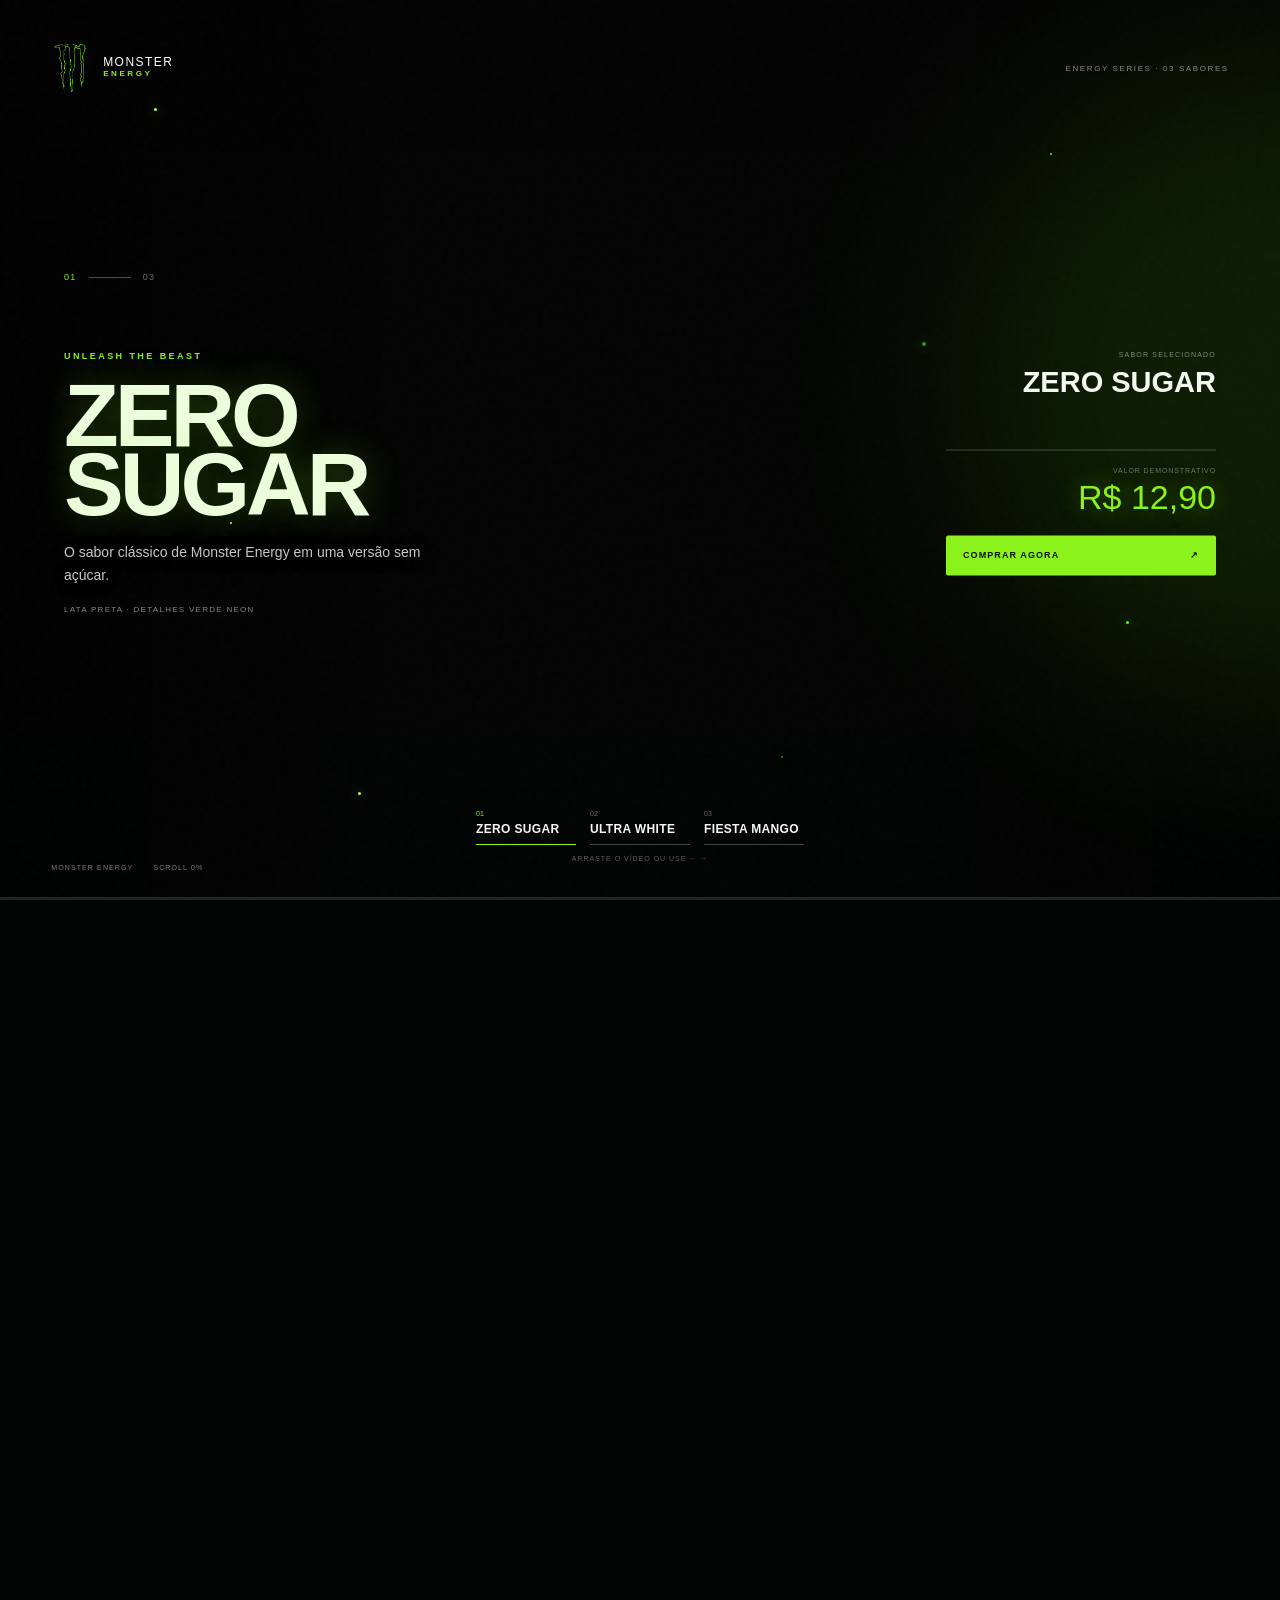
==== index.html @ 9c907531 "first commit" ====
<!doctype html>
<html lang="pt-BR">
  <head>
    <meta charset="UTF-8" />
    <meta name="viewport" content="width=device-width, initial-scale=1" />
    <meta name="theme-color" content="#030504" />
    <meta name="description" content="Monster Energy Zero Sugar, Ultra Fiesta Mango e Ultra White." />
    <title>Monster Energy — Escolha sua energia</title>

    <link rel="stylesheet" href="./styles.css" />
   <link rel="shortcut icon" href="logo1.png" type="image/x-icon"> 
  </head>
  <body>
    <div class="scroll-track" id="scroll-track">
    <main class="showcase" id="showcase">
      <video
        class="hero-video"
        id="hero-video"
        src="./Video%201.mp4"
        autoplay
        muted
        loop
        playsinline
        preload="auto"
        aria-label="Apresentação em vídeo da coleção Monster Energy"
      ></video>

      <div class="edge-shading" aria-hidden="true"></div>
      <div class="media-grain" aria-hidden="true"></div>
      <div class="ambient-glow" aria-hidden="true"></div>
      <div class="particles" id="particles" aria-hidden="true"></div>

      <header class="topbar">
        <a class="brand" href="#produto" aria-label="Monster Energy — início">
          <span class="brand-logo" aria-hidden="true"></span>
          <span>MONSTER<br /><b>ENERGY</b></span>
        </a>
        <span class="collection">ENERGY SERIES · 03 SABORES</span>
      </header>

      <section class="product-content" id="product-content" aria-labelledby="flavor-name">
        <div class="panel-index">
          <span id="current-index">01</span>
          <i aria-hidden="true"></i>
          <span>03</span>
        </div>
        <span class="eyebrow" id="flavor-eyebrow"></span>
        <h1 id="flavor-name"></h1>
        <p class="description" id="flavor-description"></p>
        <p class="detail" id="flavor-detail"></p>
      </section>

      <aside class="purchase-card" id="produto" aria-label="Comprar o sabor selecionado">
        <span class="purchase-label">Sabor selecionado</span>
        <strong class="purchase-name" id="purchase-name">Zero Sugar</strong>
        <div class="price-block">
          <small>Valor demonstrativo</small>
          <strong id="flavor-price"></strong>
        </div>
        <a class="buy-button" id="buy-button" href="./checkout.html">
          Comprar agora <span aria-hidden="true">↗</span>
        </a>
      </aside>

      <div class="flavor-navigation">
        <div class="flavor-tabs" id="flavor-tabs" role="tablist" aria-label="Selecionar sabor"></div>
        <span class="navigation-hint">Arraste o vídeo ou use ← →</span>
      </div>

      <div class="media-caption">
        <span>Monster Energy</span>
        <span id="video-status">Role para explorar</span>
      </div>

      <div class="video-progress" aria-hidden="true">
        <span id="video-progress-bar"></span>
      </div>

      <p class="sr-only" id="flavor-announcement" aria-live="polite"></p>
    </main>
    </div>

    <script src="./flavors.js"></script>
    <script src="./script.js"></script>
  </body>
</html>
---- styles.css ----
:root {
  color-scheme: dark;
  --background: #020504;
  --light: #70f20d;
  --accent: #8bf21b;
  --accent-soft: #356b12;
  --particle-0: #b6ff42;
  --particle-1: #69f50b;
  --particle-2: #2e9a10;
}

* { box-sizing: border-box; }
html, body { margin: 0; width: 100%; min-width: 320px; background: #020504; }
html { overflow-x: hidden; }
body { color: #f4f7f2; font-family: Arial, Helvetica, sans-serif; }
button, a { font: inherit; }
button { color: inherit; }

.scroll-track { position: relative; height: 400svh; }
.showcase { position: sticky; top: 0; width: 100%; height: 100svh; min-height: 100svh; overflow: hidden; isolation: isolate; background: var(--background); transition: background .7s ease; }
.hero-video { position: absolute; z-index: -5; inset: 0; width: 100%; height: 100%; object-fit: cover; object-position: center; background: #020302; touch-action: none; }
.edge-shading { position: absolute; z-index: -4; inset: 0; pointer-events: none; background: linear-gradient(90deg, rgba(0,0,0,.72) 0%, rgba(0,0,0,.16) 30%, transparent 48%, rgba(0,0,0,.1) 68%, rgba(0,0,0,.68) 100%), linear-gradient(0deg, rgba(1,3,2,.66), transparent 30%, rgba(0,0,0,.22)); }
.media-grain { position: absolute; z-index: -3; inset: 0; opacity: .09; pointer-events: none; background-image: url("data:image/svg+xml,%3Csvg viewBox='0 0 180 180' xmlns='http://www.w3.org/2000/svg'%3E%3Cfilter id='n'%3E%3CfeTurbulence type='fractalNoise' baseFrequency='.9' numOctaves='3' stitchTiles='stitch'/%3E%3C/filter%3E%3Crect width='100%25' height='100%25' filter='url(%23n)' opacity='.24'/%3E%3C/svg%3E"); }
.ambient-glow { position: absolute; z-index: -2; width: 52vw; height: 52vw; right: -27vw; top: 5%; border-radius: 50%; background: var(--light); opacity: .11; filter: blur(100px); transition: background .7s; pointer-events: none; }
.particles { position: absolute; z-index: -1; inset: 0; pointer-events: none; }
.particles i { position: absolute; border-radius: 50%; color: var(--particle-0); background: currentColor; box-shadow: 0 0 14px currentColor; animation: float 7s infinite ease-in-out; transition: color .7s; }
.particles i[data-color="1"] { color: var(--particle-1); }
.particles i[data-color="2"] { color: var(--particle-2); }
@keyframes float { 50% { transform: translate(6px,-17px); opacity: .25; } }

.topbar { position: absolute; z-index: 10; top: 0; left: 0; right: 0; display: flex; justify-content: space-between; align-items: center; padding: clamp(20px, 3.5vw, 44px) clamp(20px, 4vw, 58px); }
.brand { display: inline-flex; align-items: center; gap: 10px; color: white; text-decoration: none; font-family: "Arial Narrow", Impact, sans-serif; font-size: 12px; line-height: .8; letter-spacing: .12em; }
.brand-logo { width: 42px; height: 48px; flex: 0 0 auto; background: var(--accent); filter: drop-shadow(0 0 10px color-mix(in srgb, var(--accent) 62%, transparent)); -webkit-mask: url("./logomonster.png") center / 180% 180% no-repeat; mask: url("./logomonster.png") center / 180% 180% no-repeat; transition: background-color .7s, filter .7s; }
.brand b { color: var(--accent); font-size: 8px; letter-spacing: .32em; transition: color .7s; }
.collection { color: rgba(255,255,255,.52); font-size: 8px; letter-spacing: .2em; }

.product-content { position: absolute; z-index: 3; left: clamp(22px, 5vw, 76px); top: 50%; width: min(390px, 34vw); transform: translateY(-52%); }
.panel-index { display: flex; align-items: center; gap: 12px; margin-bottom: clamp(35px, 7vh, 76px); color: rgba(255,255,255,.42); font-size: 9px; letter-spacing: .15em; }
.panel-index span:first-child { color: var(--accent); transition: color .7s; }
.panel-index i { width: 42px; height: 1px; background: rgba(255,255,255,.3); }
.eyebrow { color: var(--accent); font-size: 9px; font-weight: 700; letter-spacing: .27em; text-transform: uppercase; transition: color .7s; }
h1 { margin: 18px 0 22px; color: color-mix(in srgb, white 84%, var(--accent) 16%); font-family: "Arial Narrow", Impact, sans-serif; font-size: clamp(62px, 7vw, 116px); line-height: .77; letter-spacing: -.045em; text-shadow: 0 0 34px color-mix(in srgb, var(--accent) 26%, transparent); text-transform: uppercase; text-wrap: balance; transition: color .7s, text-shadow .7s; }
.description { max-width: 370px; margin: 0; color: rgba(255,255,255,.78); font-size: 14px; line-height: 1.65; text-shadow: 0 2px 15px rgba(0,0,0,.65); }
.detail { margin: 18px 0 0; color: rgba(255,255,255,.52); font-size: 8px; letter-spacing: .16em; text-transform: uppercase; }

.purchase-card { position: absolute; z-index: 3; right: clamp(22px, 5vw, 76px); top: 50%; width: min(270px, 23vw); transform: translateY(-44%); background: transparent; text-align: right; }
.purchase-label { display: block; margin-bottom: 11px; color: rgba(255,255,255,.48); font-size: 7px; letter-spacing: .17em; text-transform: uppercase; }
.purchase-name { display: block; min-height: 52px; font-family: "Arial Narrow", Impact, sans-serif; font-size: 29px; line-height: .9; text-transform: uppercase; }
.price-block { display: flex; flex-direction: column; gap: 4px; margin: 28px 0 18px; padding-top: 17px; border-top: 1px solid rgba(255,255,255,.24); }
.price-block small { color: rgba(255,255,255,.4); font-size: 7px; letter-spacing: .13em; text-transform: uppercase; }
.price-block strong { color: var(--accent); font-family: "Arial Narrow", Impact, sans-serif; font-size: 34px; font-weight: 500; text-shadow: 0 0 24px color-mix(in srgb, var(--accent) 35%, transparent); transition: color .7s, text-shadow .7s; }
.buy-button { display: flex; align-items: center; justify-content: space-between; gap: 20px; width: 100%; padding: 15px 17px; color: #071004; background: var(--accent); border-radius: 2px; font-size: 9px; font-weight: 800; letter-spacing: .12em; text-decoration: none; text-transform: uppercase; transition: background .7s, transform .2s; }
.buy-button:hover { transform: translateY(-2px); }
.buy-button:focus-visible { outline: 2px solid white; outline-offset: 3px; }

.flavor-navigation { position: absolute; z-index: 4; left: 50%; bottom: 38px; display: flex; flex-direction: column; align-items: center; gap: 10px; transform: translateX(-50%); }
.flavor-tabs { display: flex; gap: 14px; padding: 0; background: transparent; }
.flavor-tab { min-width: 100px; display: flex; flex-direction: column; gap: 5px; padding: 8px 0; border: 0; border-bottom: 1px solid rgba(255,255,255,.25); background: transparent; text-align: left; cursor: pointer; transition: border-color .3s; }
.flavor-tab span { color: rgba(255,255,255,.4); font-size: 7px; }
.flavor-tab strong { font-family: "Arial Narrow", Impact, sans-serif; font-size: 12px; letter-spacing: .03em; text-transform: uppercase; }
.flavor-tab.active { border-color: var(--accent); background: transparent; }
.flavor-tab.active span { color: var(--accent); }
.flavor-tab:focus-visible { outline: 2px solid var(--accent); outline-offset: 2px; }
.navigation-hint { color: rgba(255,255,255,.36); font-size: 7px; letter-spacing: .14em; text-transform: uppercase; }
.media-caption { position: absolute; z-index: 3; left: clamp(22px, 4vw, 58px); bottom: 29px; display: flex; gap: 20px; color: rgba(255,255,255,.5); font-size: 7px; letter-spacing: .16em; text-transform: uppercase; }
.video-progress { position: absolute; z-index: 5; left: 0; right: 0; bottom: 0; height: 3px; overflow: hidden; background: rgba(255,255,255,.12); }
.video-progress span { display: block; width: 100%; height: 100%; background: var(--accent); transform: scaleX(0); transform-origin: left; transition: background .7s; }
.sr-only { position: absolute; width: 1px; height: 1px; padding: 0; margin: -1px; overflow: hidden; clip: rect(0,0,0,0); white-space: nowrap; border: 0; }

@media (max-width: 900px) {
  .showcase { min-height: 100svh; }
  .hero-video { object-fit: contain; object-position: center 16%; }
  .edge-shading { background: linear-gradient(0deg, rgba(1,3,2,.92) 0%, rgba(1,3,2,.36) 47%, rgba(0,0,0,.2) 100%); }
  .product-content { left: 20px; top: auto; bottom: 218px; width: min(70vw, 360px); transform: none; }
  .panel-index { margin-bottom: 16px; }
  h1 { margin: 10px 0 12px; font-size: clamp(48px, 14vw, 74px); }
  .description { font-size: 12px; line-height: 1.45; }
  .detail { margin-top: 9px; }
  .purchase-card { top: auto; right: 20px; bottom: 86px; width: 210px; transform: none; }
  .purchase-name { min-height: auto; font-size: 20px; }
  .price-block { margin: 14px 0 11px; padding-top: 10px; }
  .price-block strong { font-size: 26px; }
  .buy-button { padding: 12px; }
  .flavor-navigation { left: 20px; right: auto; bottom: 88px; align-items: flex-start; transform: none; }
  .flavor-tabs { flex-direction: column; }
  .flavor-tab { min-width: 95px; padding: 6px 8px; }
  .navigation-hint, .media-caption { display: none; }
}

@media (max-width: 560px) {
  .collection { display: none; }
  .product-content { bottom: 235px; width: calc(100% - 40px); }
  .description { max-width: 82%; }
  .purchase-card { right: 14px; bottom: 63px; width: 198px; }
  .flavor-navigation { left: 14px; bottom: 64px; }
}

@media (prefers-reduced-motion: reduce) {
  *, *::before, *::after { animation: none !important; transition-duration: .01ms !important; scroll-behavior: auto !important; }
}
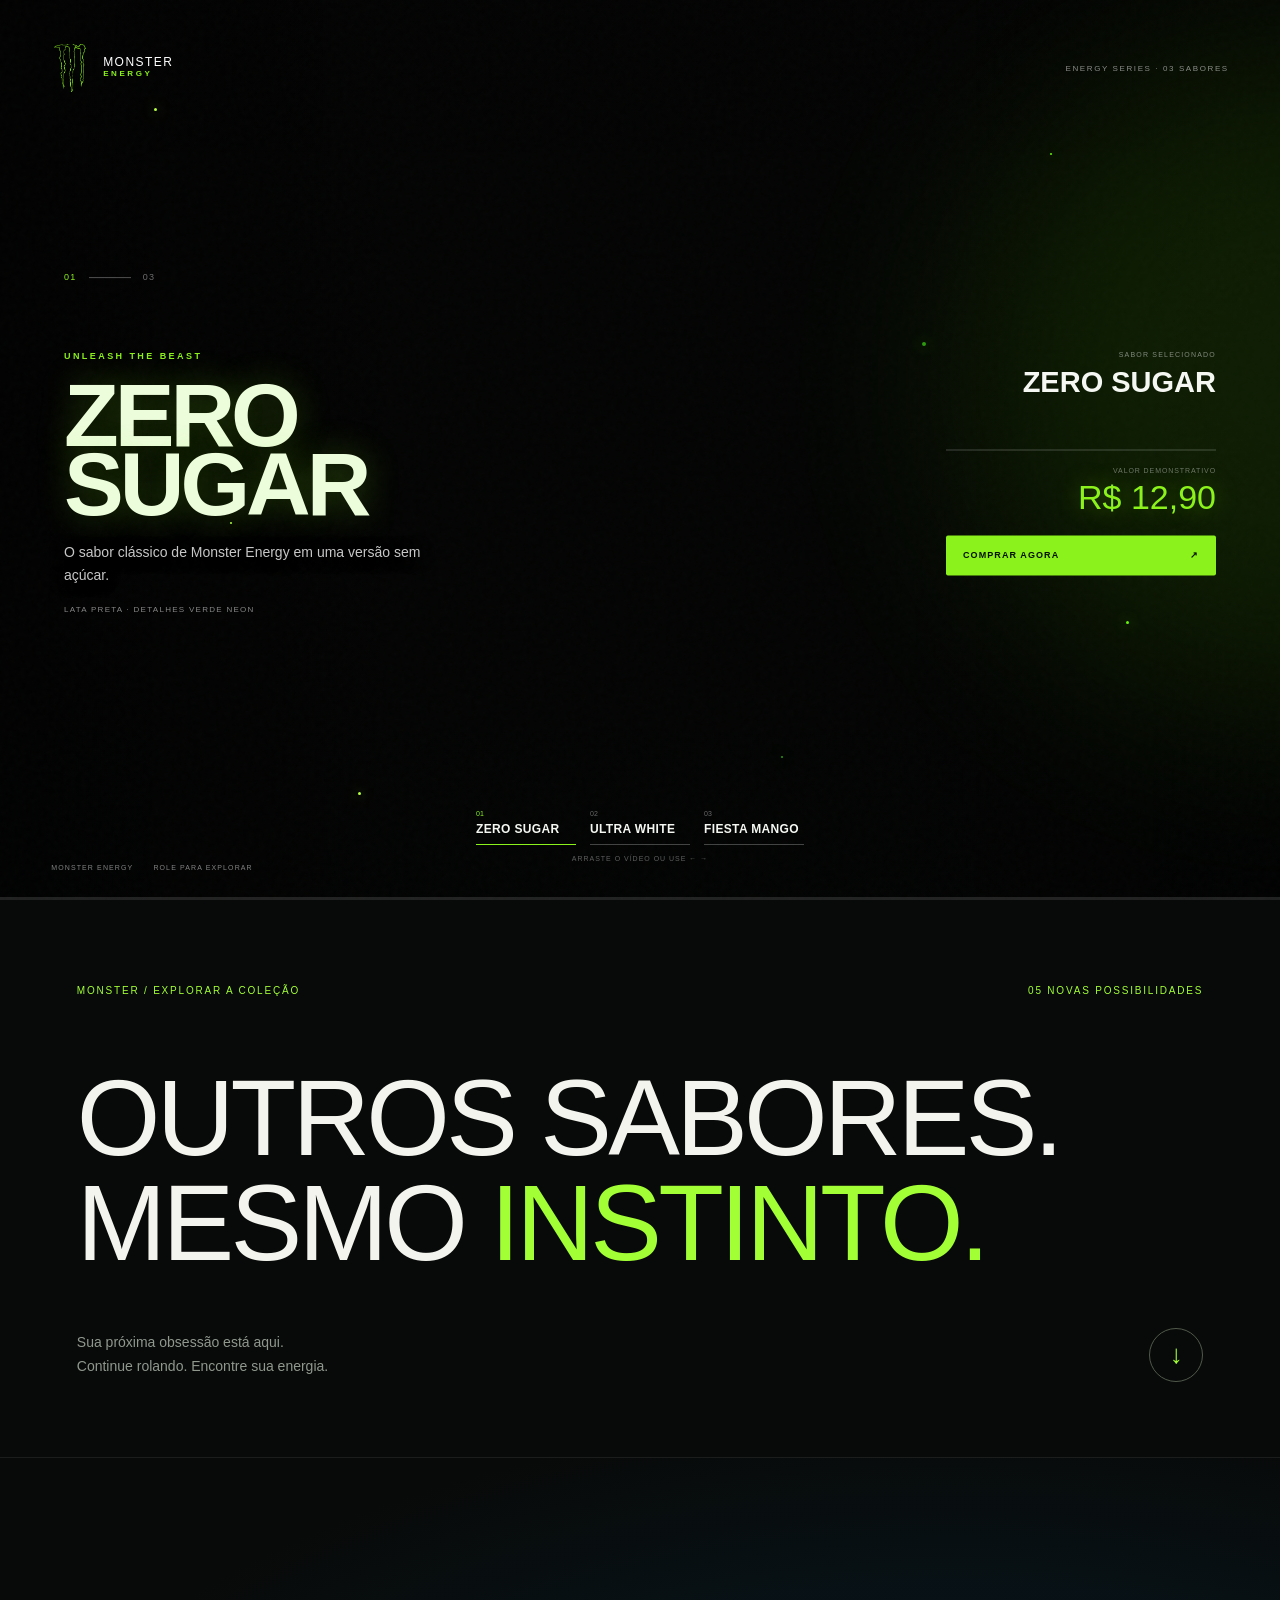
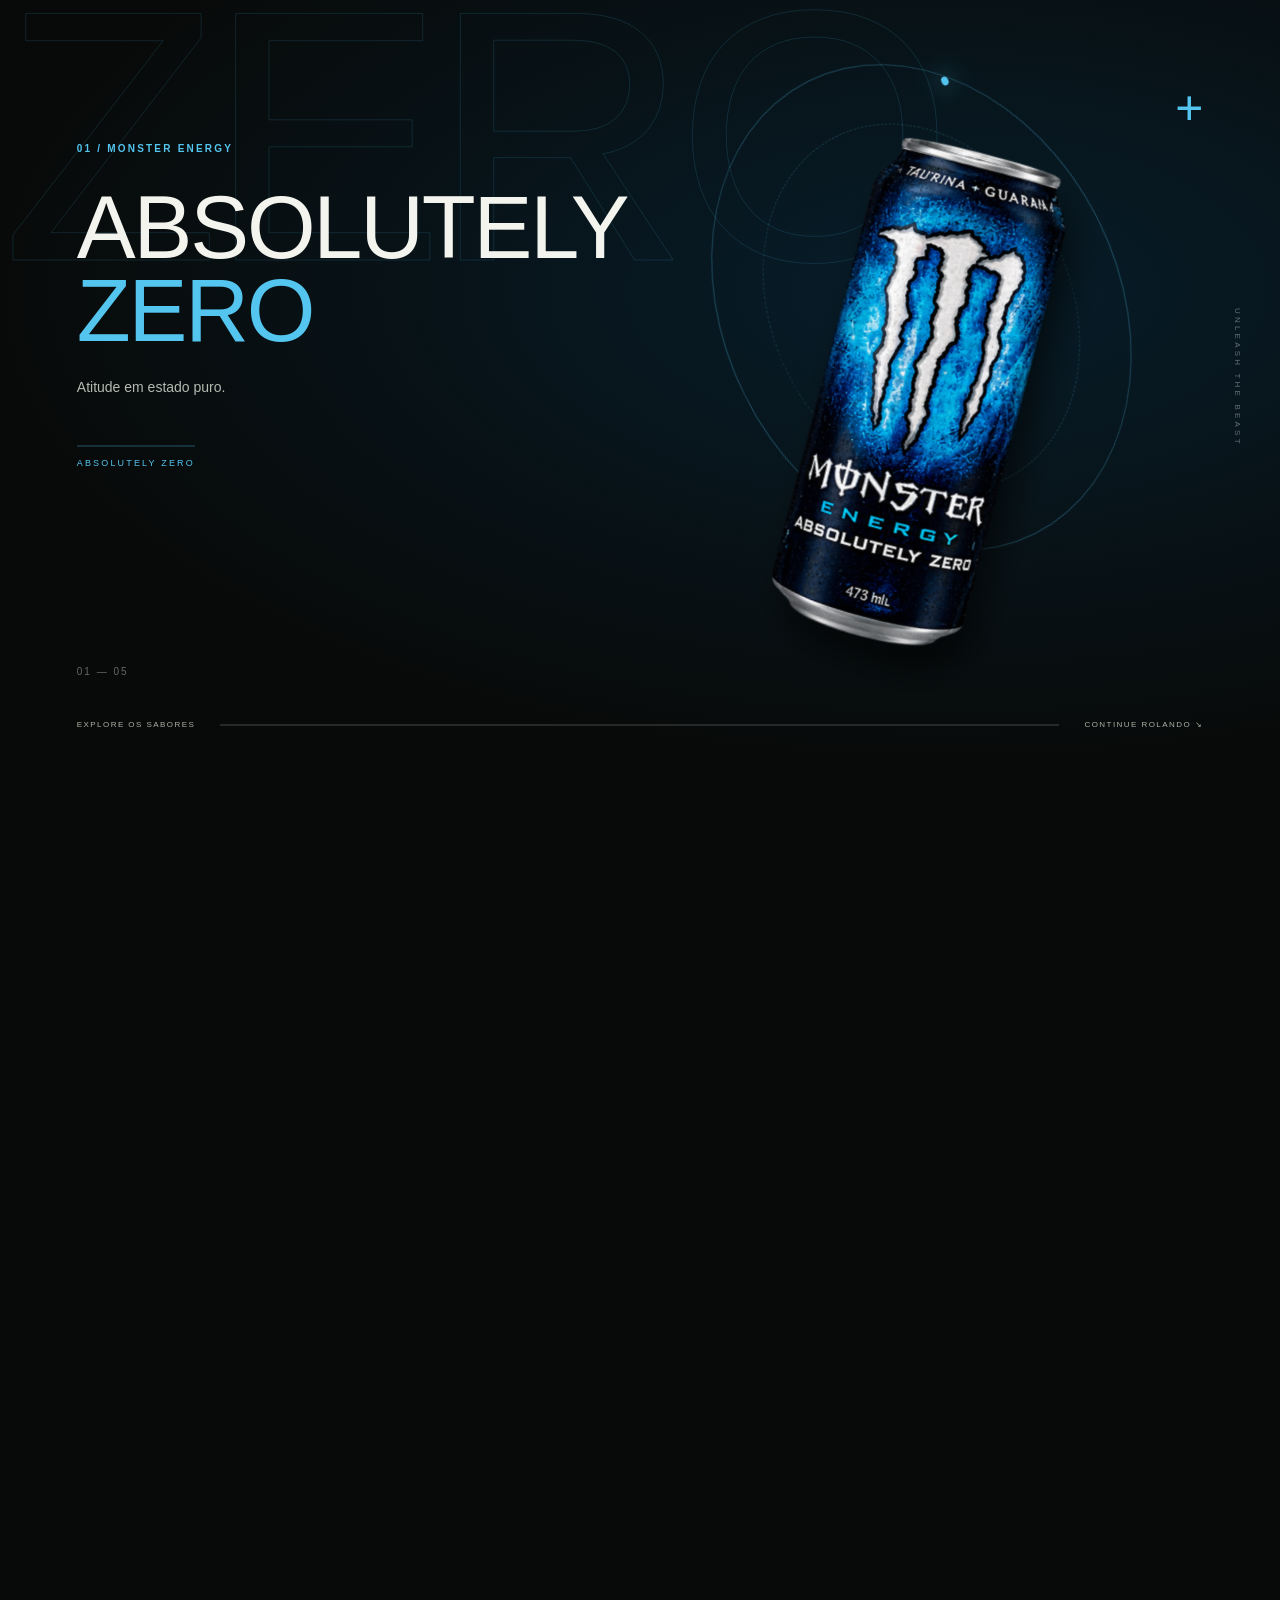
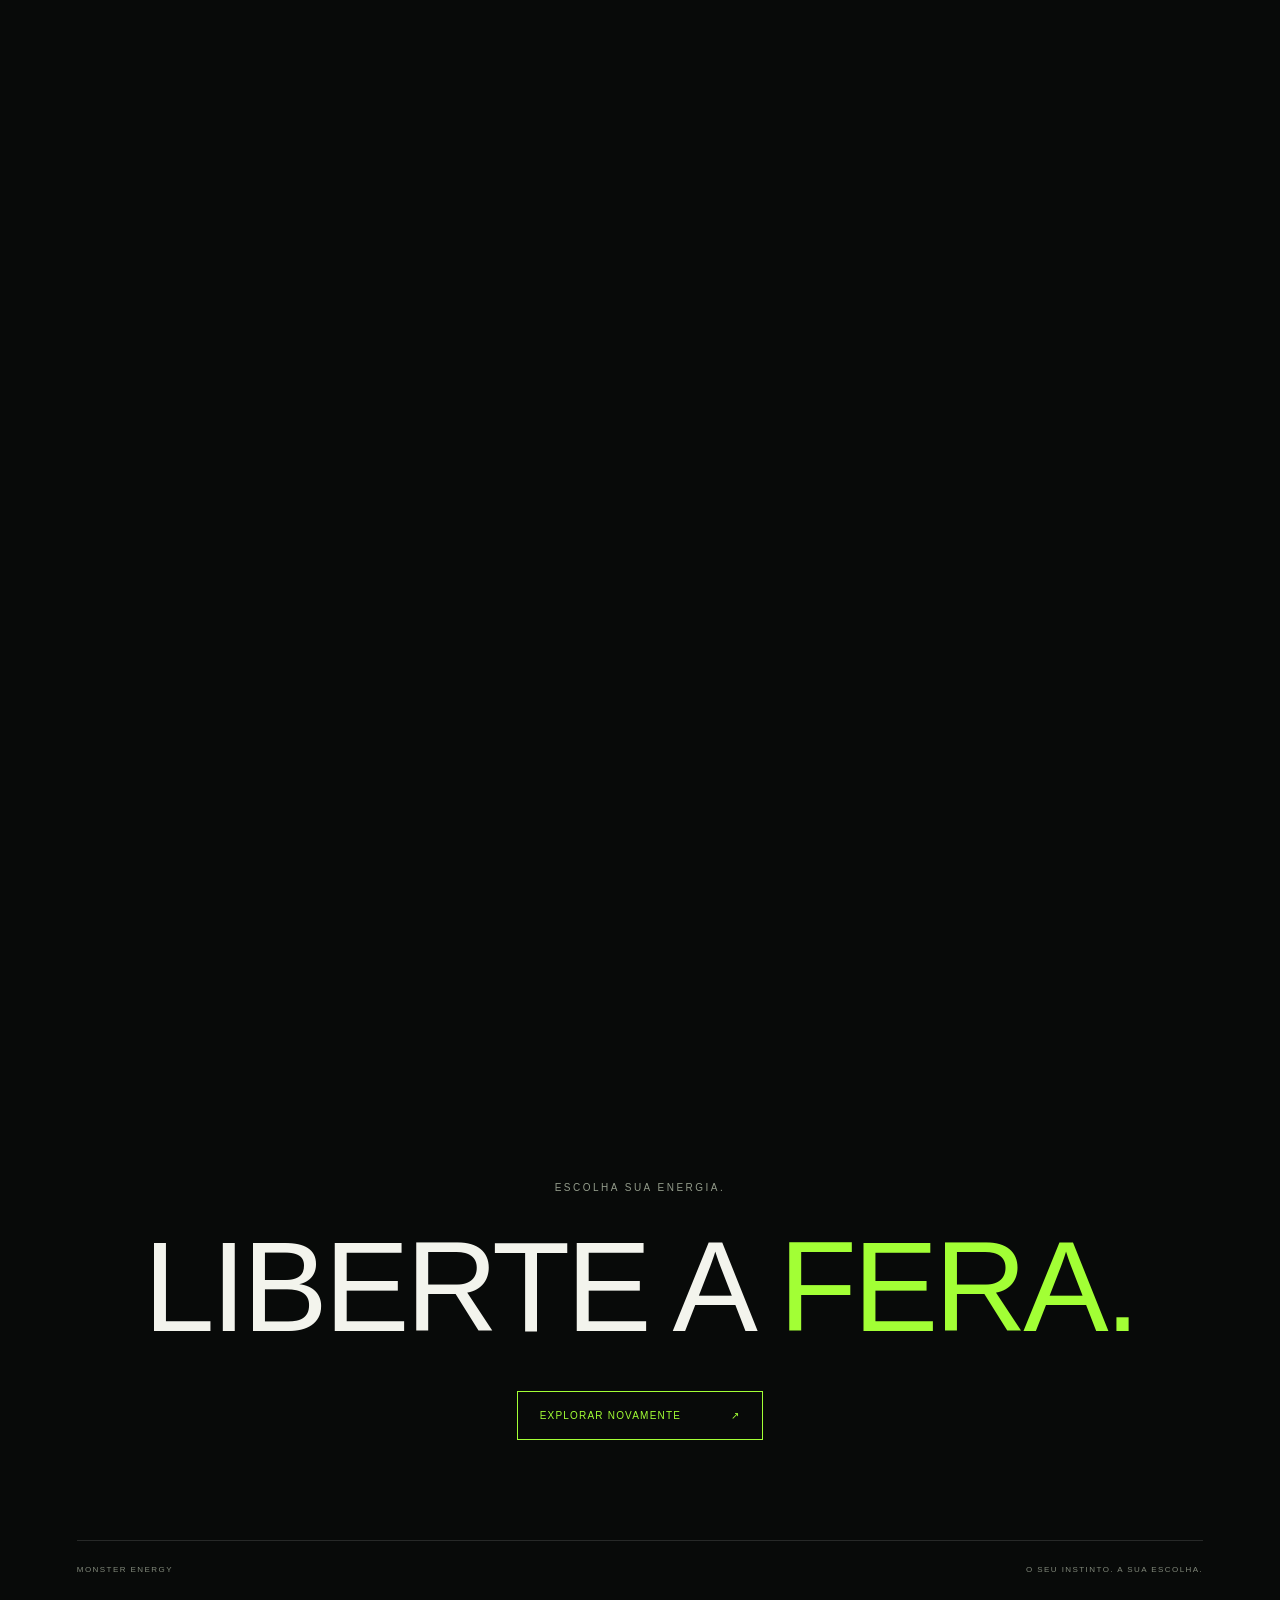
==== commit 9071fe5c: "Atualização completa do projeto" ====
--- a/index.html
+++ b/index.html
@@ -7,8 +7,9 @@
     <meta name="description" content="Monster Energy Zero Sugar, Ultra Fiesta Mango e Ultra White." />
     <title>Monster Energy — Escolha sua energia</title>
 
-    <link rel="stylesheet" href="./styles.css" />
-   <link rel="shortcut icon" href="logo1.png" type="image/x-icon"> 
+    <link rel="stylesheet" href="./style.css" />
+    <link rel="stylesheet" href="./flavors.css" />
+    <link rel="shortcut icon" type="image/png" />
   </head>
   <body>
     <div class="scroll-track" id="scroll-track">
@@ -16,7 +17,6 @@
       <video
         class="hero-video"
         id="hero-video"
-        src="./Video%201.mp4"
         autoplay
         muted
         loop
@@ -57,7 +57,7 @@
           <small>Valor demonstrativo</small>
           <strong id="flavor-price"></strong>
         </div>
-        <a class="buy-button" id="buy-button" href="./checkout.html">
+        <a class="buy-button" id="buy-button" href="?checkout=1&amp;flavor=zero-sugar">
           Comprar agora <span aria-hidden="true">↗</span>
         </a>
       </aside>
@@ -80,7 +80,52 @@
     </main>
     </div>
 
-    <script src="./flavors.js"></script>
+    <section class="flavors-world" id="outros-sabores" aria-labelledby="flavors-title">
+      <header class="flavors-intro">
+        <div class="flavors-kicker"><span>MONSTER / EXPLORAR A COLEÇÃO</span><span>05 NOVAS POSSIBILIDADES</span></div>
+        <h2 id="flavors-title"><span>OUTROS SABORES.</span><span>MESMO <em>INSTINTO.</em></span></h2>
+        <div class="flavors-intro-bottom"><p>Sua próxima obsessão está aqui.<br />Continue rolando. Encontre sua energia.</p><span class="flavors-scroll" aria-hidden="true">↓</span></div>
+      </header>
+      <div class="flavors-gallery">
+        <div class="flavors-rail">
+          <article class="flavor-scene" style="--flavor-color:#53c5ef;--flavor-dark:#071d2a">
+            <span class="flavor-ghost" aria-hidden="true">ZERO</span>
+            <div class="flavor-copy"><span class="flavor-kicker">01 / MONSTER ENERGY</span><h3>ABSOLUTELY<br /><em>ZERO</em></h3><p>Atitude em estado puro.</p><span class="flavor-tag">ABSOLUTELY ZERO</span></div>
+            <div class="flavor-art"><div class="flavor-orbit" aria-hidden="true"></div><span class="flavor-cross" aria-hidden="true">+</span><img src="./absolutely%20zero.png" alt="Lata Monster Absolutely Zero" width="1600" height="1600" decoding="async" /><span class="flavor-art-label" aria-hidden="true">UNLEASH THE BEAST</span></div>
+            <span class="flavor-number" aria-hidden="true">01 — 05</span>
+          </article>
+          <article class="flavor-scene" style="--flavor-color:#dca45b;--flavor-dark:#24180b">
+            <span class="flavor-ghost" aria-hidden="true">DRAGON</span>
+            <div class="flavor-copy"><span class="flavor-kicker">02 / MONSTER ENERGY</span><h3>DRAGON<br /><em>ICE TEA</em></h3><p>Desperte o seu lado lendário.</p><span class="flavor-tag">DRAGON ICE TEA</span></div>
+            <div class="flavor-art"><div class="flavor-orbit" aria-hidden="true"></div><span class="flavor-cross" aria-hidden="true">+</span><img src="./dragon%20ice%20tea.png" alt="Lata Monster Dragon Ice Tea" width="1600" height="1600" decoding="async" /><span class="flavor-art-label" aria-hidden="true">UNLEASH THE BEAST</span></div>
+            <span class="flavor-number" aria-hidden="true">02 — 05</span>
+          </article>
+          <article class="flavor-scene" style="--flavor-color:#f0c48b;--flavor-dark:#261713">
+            <span class="flavor-ghost" aria-hidden="true">PACIFIC</span>
+            <div class="flavor-copy"><span class="flavor-kicker">03 / MONSTER ENERGY</span><h3>PACIFIC<br /><em>PUNCH</em></h3><p>Um oceano de possibilidades.</p><span class="flavor-tag">PACIFIC PUNCH</span></div>
+            <div class="flavor-art"><div class="flavor-orbit" aria-hidden="true"></div><span class="flavor-cross" aria-hidden="true">+</span><img src="./pacific%20punch.png" alt="Lata Monster Pacific Punch" width="1600" height="1600" decoding="async" /><span class="flavor-art-label" aria-hidden="true">UNLEASH THE BEAST</span></div>
+            <span class="flavor-number" aria-hidden="true">03 — 05</span>
+          </article>
+          <article class="flavor-scene" style="--flavor-color:#ff6792;--flavor-dark:#300d21">
+            <span class="flavor-ghost" aria-hidden="true">PIPELINE</span>
+            <div class="flavor-copy"><span class="flavor-kicker">04 / MONSTER ENERGY</span><h3>PIPELINE<br /><em>PUNCH</em></h3><p>Entre em outra frequência.</p><span class="flavor-tag">PIPELINE PUNCH</span></div>
+            <div class="flavor-art"><div class="flavor-orbit" aria-hidden="true"></div><span class="flavor-cross" aria-hidden="true">+</span><img src="./pipeline%20punch.png" alt="Lata Monster Pipeline Punch" width="1600" height="1600" decoding="async" /><span class="flavor-art-label" aria-hidden="true">UNLEASH THE BEAST</span></div>
+            <span class="flavor-number" aria-hidden="true">04 — 05</span>
+          </article>
+          <article class="flavor-scene" style="--flavor-color:#ff535e;--flavor-dark:#290e14">
+            <span class="flavor-ghost" aria-hidden="true">ULTRA</span>
+            <div class="flavor-copy"><span class="flavor-kicker">05 / MONSTER ENERGY</span><h3>ULTRA<br /><em>WATERMELON</em></h3><p>Intensidade que não passa despercebida.</p><span class="flavor-tag">ULTRA WATERMELON</span></div>
+            <div class="flavor-art"><div class="flavor-orbit" aria-hidden="true"></div><span class="flavor-cross" aria-hidden="true">+</span><img src="./ultra%20watermelon.png" alt="Lata Monster Ultra Watermelon" width="1600" height="1600" decoding="async" /><span class="flavor-art-label" aria-hidden="true">UNLEASH THE BEAST</span></div>
+            <span class="flavor-number" aria-hidden="true">05 — 05</span>
+          </article>
+        </div>
+        <div class="flavors-meter" aria-hidden="true"><span>EXPLORE OS SABORES</span><div><i></i></div><span>CONTINUE ROLANDO ↘</span></div>
+      </div>
+      <footer class="flavors-outro"><span>ESCOLHA SUA ENERGIA.</span><p>LIBERTE A <em>FERA.</em></p><a href="#outros-sabores">EXPLORAR NOVAMENTE <span aria-hidden="true">↗</span></a><div>MONSTER ENERGY <span>O SEU INSTINTO. A SUA ESCOLHA.</span></div></footer>
+    </section>
     <script src="./script.js"></script>
+    <script src="./vendor/gsap.min.js" defer></script>
+    <script src="./vendor/ScrollTrigger.min.js" defer></script>
+    <script src="./flavors.js" defer></script>
   </body>
 </html>
--- a/style.css
+++ b/style.css
@@ -0,0 +1,152 @@
+:root {
+  color-scheme: dark;
+  --background: #020504;
+  --light: #70f20d;
+  --accent: #8bf21b;
+  --accent-soft: #356b12;
+  --particle-0: #b6ff42;
+  --particle-1: #69f50b;
+  --particle-2: #2e9a10;
+  --logo-mask: url("[data-uri]